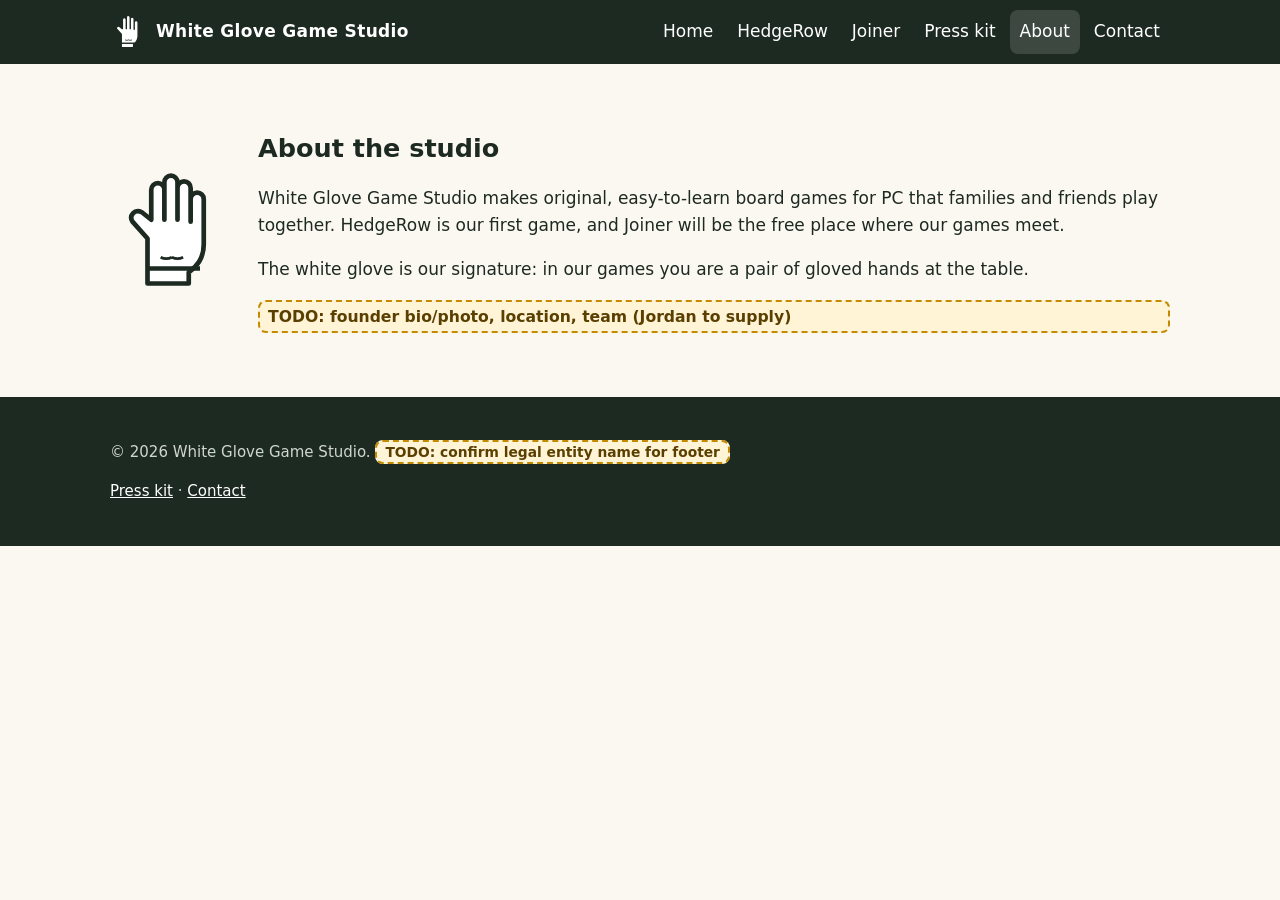
==== about/index.html @ 39ad6c98 "First draft static site" ====
<!doctype html><html lang="en"><head><meta charset="utf-8"><meta name="viewport" content="width=device-width,initial-scale=1">
<title>About | White Glove Game Studio</title><meta name="description" content="About White Glove Game Studio."><link rel="icon" href="../favicon.svg" type="image/svg+xml"><link rel="stylesheet" href="../assets/site.css">
<meta property="og:title" content="About | White Glove Game Studio"><meta property="og:description" content="About White Glove Game Studio."></head><body>
<a class="skip" href="#main">Skip to content</a>
<header class="site"><div class="wrap"><a class="brand" href="../"><img src="../assets/img/glove.svg" alt="" width="36" height="36">White Glove Game Studio</a>
<button class="menu-btn" aria-expanded="false" aria-controls="nav">Menu</button><nav id="nav" aria-label="Main"><ul><li><a href="../">Home</a></li><li><a href="../hedgerow/">HedgeRow</a></li><li><a href="../joiner/">Joiner</a></li><li><a href="../press/">Press kit</a></li><li><a href="../about/" aria-current=page>About</a></li><li><a href="../contact/">Contact</a></li></ul></nav></div></header>
<main id="main">
<section><div class="wrap intro"><img src="../assets/img/glove.svg" alt="" width="120" height="120"><div><h1>About the studio</h1>
<p>White Glove Game Studio makes original, easy-to-learn board games for PC that families and friends play together. HedgeRow is our first game, and Joiner will be the free place where our games meet.</p>
<p>The white glove is our signature: in our games you are a pair of gloved hands at the table.</p>
<p class="todo">TODO: founder bio/photo, location, team (Jordan to supply)</p></div></div></section></main>
<footer><div class="wrap"><p>© 2026 White Glove Game Studio. <span class="todo">TODO: confirm legal entity name for footer</span></p><p><a href="../press/">Press kit</a> · <a href="../contact/">Contact</a></p></div></footer>
<script src="../assets/site.js" defer></script></body></html>
---- assets/site.css ----
:root{--ink:#1d2a22;--paper:#fbf8f1;--hedge:#3f6b3a;--hedge-d:#2b4a28;--gold:#e0a526;--muted:#5d665f;--card:#fff;--r:14px;--max:1100px}
*{box-sizing:border-box}html{scroll-behavior:smooth}
body{margin:0;font:17px/1.6 system-ui,-apple-system,"Segoe UI",Roboto,sans-serif;color:var(--ink);background:var(--paper)}
img{max-width:100%;height:auto;display:block}
a{color:var(--hedge-d)}a:hover{color:var(--hedge)}
:focus-visible{outline:3px solid var(--gold);outline-offset:2px}
.skip{position:absolute;left:-999px;top:8px;background:var(--ink);color:#fff;padding:8px 12px;border-radius:8px;z-index:9}.skip:focus{left:8px}
.wrap{max-width:var(--max);margin:0 auto;padding:0 20px}
header.site{background:var(--ink);color:#fff;position:sticky;top:0;z-index:5}
header.site .wrap{display:flex;align-items:center;justify-content:space-between;gap:12px;min-height:64px}
.brand{display:flex;align-items:center;gap:10px;color:#fff;text-decoration:none;font-weight:800;letter-spacing:.02em}
.brand img{width:36px;height:36px}
nav ul{list-style:none;display:flex;gap:4px;margin:0;padding:0;flex-wrap:wrap}
nav a{color:#fff;text-decoration:none;padding:8px 10px;border-radius:8px;display:block}
nav a:hover,nav a[aria-current=page]{background:rgba(255,255,255,.14)}
.menu-btn{display:none;background:none;border:2px solid #fff;color:#fff;border-radius:8px;padding:6px 12px;font:inherit}
@media(max-width:760px){.menu-btn{display:block}nav{display:none;position:absolute;left:0;right:0;top:64px;background:var(--ink);padding:8px 20px 16px}nav.open{display:block}nav ul{flex-direction:column}}
.hero{position:relative;color:#fff;background:var(--hedge-d)}
.hero img{width:100%;max-height:72vh;object-fit:cover}
.hero .over{position:absolute;inset:auto 0 0 0;background:linear-gradient(transparent,rgba(10,20,12,.85));padding:60px 0 28px}
.hero h1{margin:0 0 6px;font-size:clamp(28px,5vw,52px);line-height:1.1}
.btn{display:inline-block;background:var(--gold);color:var(--ink);font-weight:800;text-decoration:none;padding:12px 20px;border-radius:999px;border:0;margin:6px 8px 0 0}
.btn.alt{background:#fff}.btn[aria-disabled=true]{cursor:not-allowed}
section{padding:48px 0}section.tint{background:#eef3e8}
h1,h2,h3{line-height:1.2}h2{font-size:clamp(24px,3.4vw,34px);margin-top:0}
.intro{display:grid;grid-template-columns:120px 1fr;gap:28px;align-items:center}
.intro img{width:120px}@media(max-width:600px){.intro{grid-template-columns:1fr}.intro img{width:80px}}
.grid{display:grid;grid-template-columns:repeat(auto-fit,minmax(260px,1fr));gap:20px}
.card{background:var(--card);border-radius:var(--r);padding:22px;box-shadow:0 2px 10px rgba(0,0,0,.07)}
.shots{display:grid;grid-template-columns:repeat(auto-fit,minmax(280px,1fr));gap:16px}
.shots figure{margin:0}.shots img{border-radius:10px}
figcaption{font-size:14px;color:var(--muted);margin-top:6px}
.todo{background:#fff4d6;border:2px dashed #c58a00;color:#5a3f00;border-radius:8px;padding:2px 8px;font-size:.92em;font-weight:600}
div.todo{padding:12px 16px;margin:16px 0}
.note{font-size:14px;color:var(--muted)}
dl.facts{display:grid;grid-template-columns:max-content 1fr;gap:8px 20px}dl.facts dt{font-weight:700}dl.facts dd{margin:0}
@media(max-width:520px){dl.facts{grid-template-columns:1fr}dl.facts dd{margin-bottom:8px}}
footer{background:var(--ink);color:#cfd6cf;padding:28px 0;font-size:15px}footer a{color:#fff}
@media(prefers-reduced-motion:reduce){html{scroll-behavior:auto}}
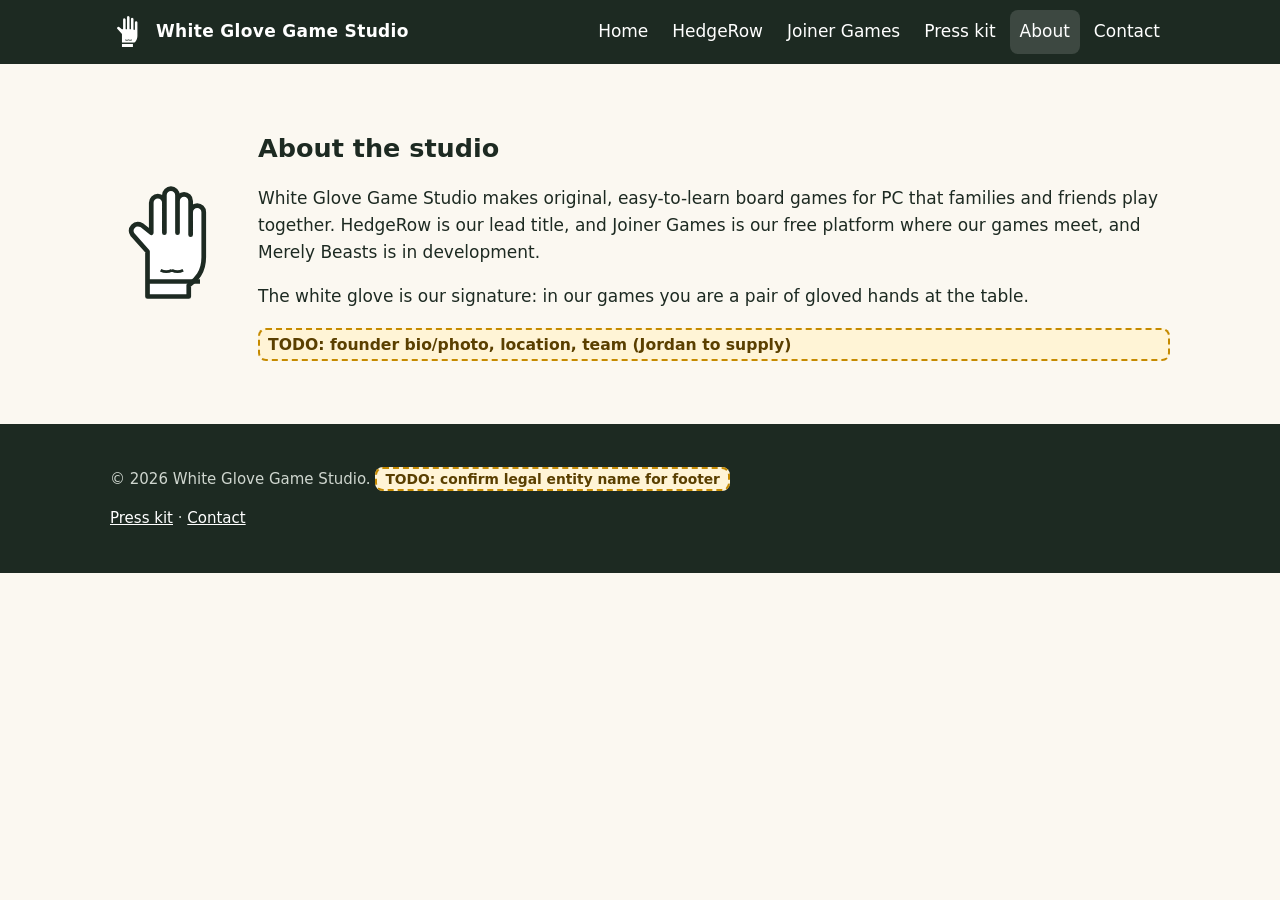
==== commit 94356be3: "Add Merely Beasts content; HedgeRow targeting March 2027" ====
--- a/about/index.html
+++ b/about/index.html
@@ -3,10 +3,10 @@
 <meta property="og:title" content="About | White Glove Game Studio"><meta property="og:description" content="About White Glove Game Studio."></head><body>
 <a class="skip" href="#main">Skip to content</a>
 <header class="site"><div class="wrap"><a class="brand" href="../"><img src="../assets/img/glove.svg" alt="" width="36" height="36">White Glove Game Studio</a>
-<button class="menu-btn" aria-expanded="false" aria-controls="nav">Menu</button><nav id="nav" aria-label="Main"><ul><li><a href="../">Home</a></li><li><a href="../hedgerow/">HedgeRow</a></li><li><a href="../joiner/">Joiner</a></li><li><a href="../press/">Press kit</a></li><li><a href="../about/" aria-current=page>About</a></li><li><a href="../contact/">Contact</a></li></ul></nav></div></header>
+<button class="menu-btn" aria-expanded="false" aria-controls="nav">Menu</button><nav id="nav" aria-label="Main"><ul><li><a href="../">Home</a></li><li><a href="../hedgerow/">HedgeRow</a></li><li><a href="../joiner/">Joiner Games</a></li><li><a href="../press/">Press kit</a></li><li><a href="../about/" aria-current=page>About</a></li><li><a href="../contact/">Contact</a></li></ul></nav></div></header>
 <main id="main">
 <section><div class="wrap intro"><img src="../assets/img/glove.svg" alt="" width="120" height="120"><div><h1>About the studio</h1>
-<p>White Glove Game Studio makes original, easy-to-learn board games for PC that families and friends play together. HedgeRow is our first game, and Joiner will be the free place where our games meet.</p>
+<p>White Glove Game Studio makes original, easy-to-learn board games for PC that families and friends play together. HedgeRow is our lead title, and Joiner Games is our free platform where our games meet, and Merely Beasts is in development.</p>
 <p>The white glove is our signature: in our games you are a pair of gloved hands at the table.</p>
 <p class="todo">TODO: founder bio/photo, location, team (Jordan to supply)</p></div></div></section></main>
 <footer><div class="wrap"><p>© 2026 White Glove Game Studio. <span class="todo">TODO: confirm legal entity name for footer</span></p><p><a href="../press/">Press kit</a> · <a href="../contact/">Contact</a></p></div></footer>
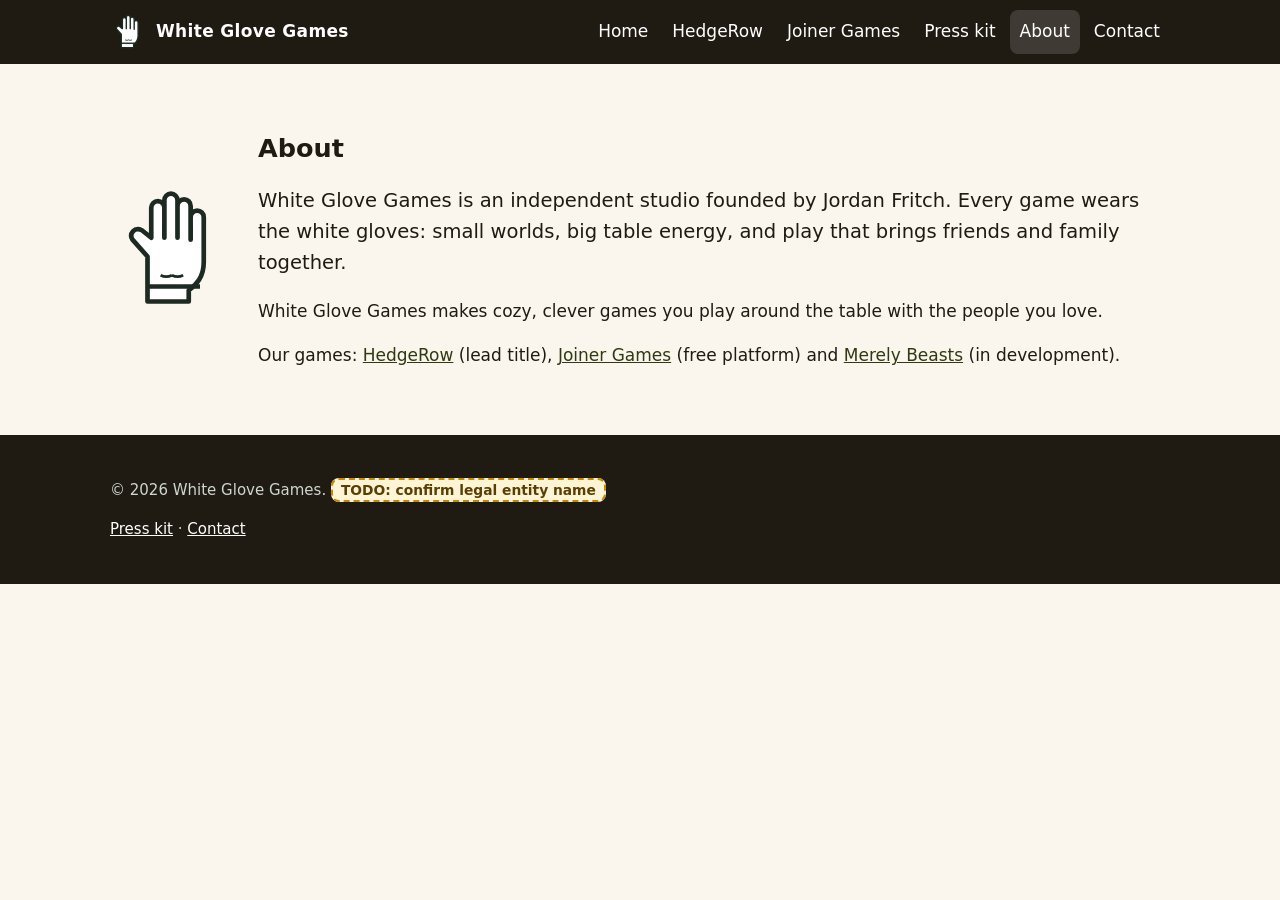
==== commit 74618705: "Jared/Bachari copy overrides; Merely Beasts moves to /merelybeasts with redirect stub; placeholder a" ====
--- a/about/index.html
+++ b/about/index.html
@@ -1,13 +1,11 @@
 <!doctype html><html lang="en"><head><meta charset="utf-8"><meta name="viewport" content="width=device-width,initial-scale=1">
-<title>About | White Glove Game Studio</title><meta name="description" content="About White Glove Game Studio."><link rel="icon" href="../favicon.svg" type="image/svg+xml"><link rel="stylesheet" href="../assets/site.css">
-<meta property="og:title" content="About | White Glove Game Studio"><meta property="og:description" content="About White Glove Game Studio."></head><body>
+<title>About | White Glove Games</title><meta name="description" content="White Glove Games is an independent studio founded by Jordan Fritch. Every game wears the white gloves: small worlds, big table energy, and play that brings friends and family together."><link rel="icon" href="../favicon.svg" type="image/svg+xml"><link rel="stylesheet" href="../assets/site.css">
+<meta property="og:title" content="About | White Glove Games"><meta property="og:description" content="White Glove Games is an independent studio founded by Jordan Fritch. Every game wears the white gloves: small worlds, big table energy, and play that brings friends and family together."></head><body>
 <a class="skip" href="#main">Skip to content</a>
-<header class="site"><div class="wrap"><a class="brand" href="../"><img src="../assets/img/glove.svg" alt="" width="36" height="36">White Glove Game Studio</a>
+<header class="site"><div class="wrap"><a class="brand" href="../"><img src="../assets/img/glove.svg" alt="" width="36" height="36">White Glove Games</a>
 <button class="menu-btn" aria-expanded="false" aria-controls="nav">Menu</button><nav id="nav" aria-label="Main"><ul><li><a href="../">Home</a></li><li><a href="../hedgerow/">HedgeRow</a></li><li><a href="../joiner/">Joiner Games</a></li><li><a href="../press/">Press kit</a></li><li><a href="../about/" aria-current=page>About</a></li><li><a href="../contact/">Contact</a></li></ul></nav></div></header>
 <main id="main">
-<section><div class="wrap intro"><img src="../assets/img/glove.svg" alt="" width="120" height="120"><div><h1>About the studio</h1>
-<p>White Glove Game Studio makes original, easy-to-learn board games for PC that families and friends play together. HedgeRow is our lead title, and Joiner Games is our free platform where our games meet, and Merely Beasts is in development.</p>
-<p>The white glove is our signature: in our games you are a pair of gloved hands at the table.</p>
-<p class="todo">TODO: founder bio/photo, location, team (Jordan to supply)</p></div></div></section></main>
-<footer><div class="wrap"><p>© 2026 White Glove Game Studio. <span class="todo">TODO: confirm legal entity name for footer</span></p><p><a href="../press/">Press kit</a> · <a href="../contact/">Contact</a></p></div></footer>
+<section><div class="wrap intro"><img src="../assets/img/glove.svg" alt="" width="120" height="120"><div><h1>About</h1><p class="lead">White Glove Games is an independent studio founded by Jordan Fritch. Every game wears the white gloves: small worlds, big table energy, and play that brings friends and family together.</p><p>White Glove Games makes cozy, clever games you play around the table with the people you love.</p>
+<p>Our games: <a href="../hedgerow/">HedgeRow</a> (lead title), <a href="../joiner/">Joiner Games</a> (free platform) and <a href="https://merelybeasts.com/">Merely Beasts</a> (in development).</p></div></div></section></main>
+<footer><div class="wrap"><p>© 2026 White Glove Games. <span class="todo">TODO: confirm legal entity name</span></p><p><a href="../press/">Press kit</a> · <a href="../contact/">Contact</a></p></div></footer>
 <script src="../assets/site.js" defer></script></body></html>
--- a/assets/site.css
+++ b/assets/site.css
@@ -37,3 +37,21 @@
 @media(max-width:520px){dl.facts{grid-template-columns:1fr}dl.facts dd{margin-bottom:8px}}
 footer{background:var(--ink);color:#cfd6cf;padding:28px 0;font-size:15px}footer a{color:#fff}
 @media(prefers-reduced-motion:reduce){html{scroll-behavior:auto}}
+/* palette from world/style-lowpoly/palette.md (foliage, wood, horizon) */
+:root{--hedge:#4F5C20;--hedge-d:#2F3A12;--gold:#E08A4A;--ink:#1f1a12;--paper:#faf6ee}
+section.tint{background:#efeedd}
+.kicker{letter-spacing:.2em;text-transform:uppercase;font-size:13px;font-weight:700;color:var(--muted);margin:0 0 4px}
+.hero .kicker{color:#f0d9b5}
+.lead{font-size:1.15em}
+.pill{display:inline-block;font-size:12px;font-weight:700;background:#efeedd;color:var(--hedge-d);border-radius:999px;padding:2px 10px;vertical-align:middle}
+.thumb{border-radius:10px;margin-bottom:12px;aspect-ratio:16/9;object-fit:cover;width:100%}
+.wide{border-radius:12px;margin:20px 0 8px;width:100%}
+.gnomes{display:flex;gap:12px;flex-wrap:wrap}.gnomes img{width:128px;background:#fff;border-radius:50%}
+.narrow{max-width:720px}
+.mb{background:#1c1914;color:#f3ece0}.mb .kicker,.mb .note{color:#b7ab98}
+.mb h1{font-family:Georgia,serif;font-size:clamp(40px,8vw,72px);margin:.1em 0}
+.tagline{font-family:Georgia,serif;font-style:italic;font-size:clamp(19px,2.6vw,24px);color:#f0d9b5}
+.mb .facts{margin:20px 0}
+.signup label{font-weight:700;display:block;margin:20px 0 6px}.signup .row{display:flex;gap:8px;flex-wrap:wrap}
+.signup input{font:inherit;padding:12px 14px;border-radius:999px;border:1px solid #6b5d4a;background:#2a241c;color:#f3ece0;flex:1;min-width:220px}
+.signup .btn{margin:0}
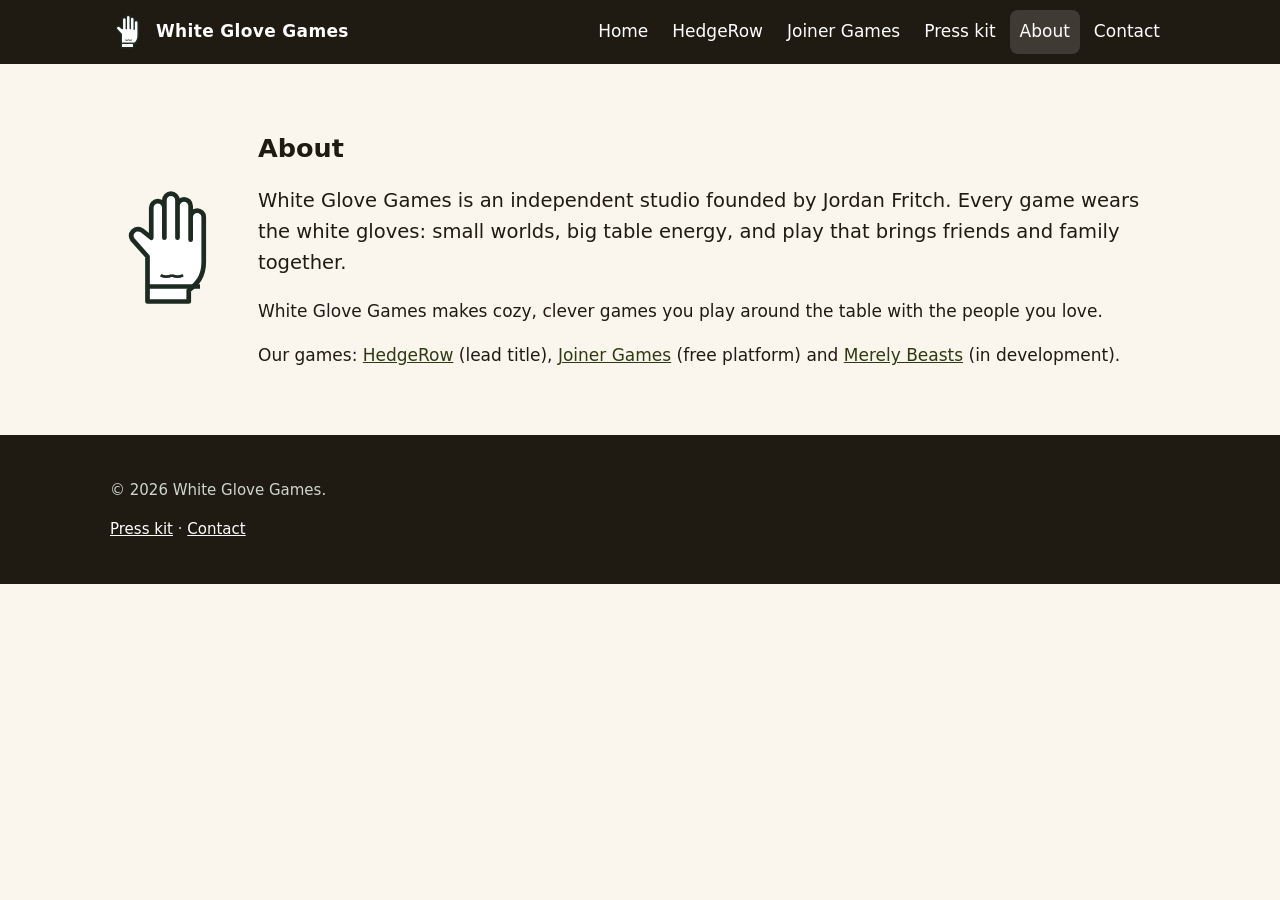
==== commit 0caefcaa: "Public prep: neutral HedgeRow release text, strip drafts/TODOs, hide wishlist placeholders, signup f" ====
--- a/about/index.html
+++ b/about/index.html
@@ -7,5 +7,5 @@
 <main id="main">
 <section><div class="wrap intro"><img src="../assets/img/glove.svg" alt="" width="120" height="120"><div><h1>About</h1><p class="lead">White Glove Games is an independent studio founded by Jordan Fritch. Every game wears the white gloves: small worlds, big table energy, and play that brings friends and family together.</p><p>White Glove Games makes cozy, clever games you play around the table with the people you love.</p>
 <p>Our games: <a href="../hedgerow/">HedgeRow</a> (lead title), <a href="../joiner/">Joiner Games</a> (free platform) and <a href="https://merelybeasts.com/">Merely Beasts</a> (in development).</p></div></div></section></main>
-<footer><div class="wrap"><p>© 2026 White Glove Games. <span class="todo">TODO: confirm legal entity name</span></p><p><a href="../press/">Press kit</a> · <a href="../contact/">Contact</a></p></div></footer>
+<footer><div class="wrap"><p>© 2026 White Glove Games.</p><p><a href="../press/">Press kit</a> · <a href="../contact/">Contact</a></p></div></footer>
 <script src="../assets/site.js" defer></script></body></html>
--- a/assets/site.css
+++ b/assets/site.css
@@ -55,3 +55,4 @@
 .signup label{font-weight:700;display:block;margin:20px 0 6px}.signup .row{display:flex;gap:8px;flex-wrap:wrap}
 .signup input{font:inherit;padding:12px 14px;border-radius:999px;border:1px solid #6b5d4a;background:#2a241c;color:#f3ece0;flex:1;min-width:220px}
 .signup .btn{margin:0}
+.todo,.signup{display:none!important}
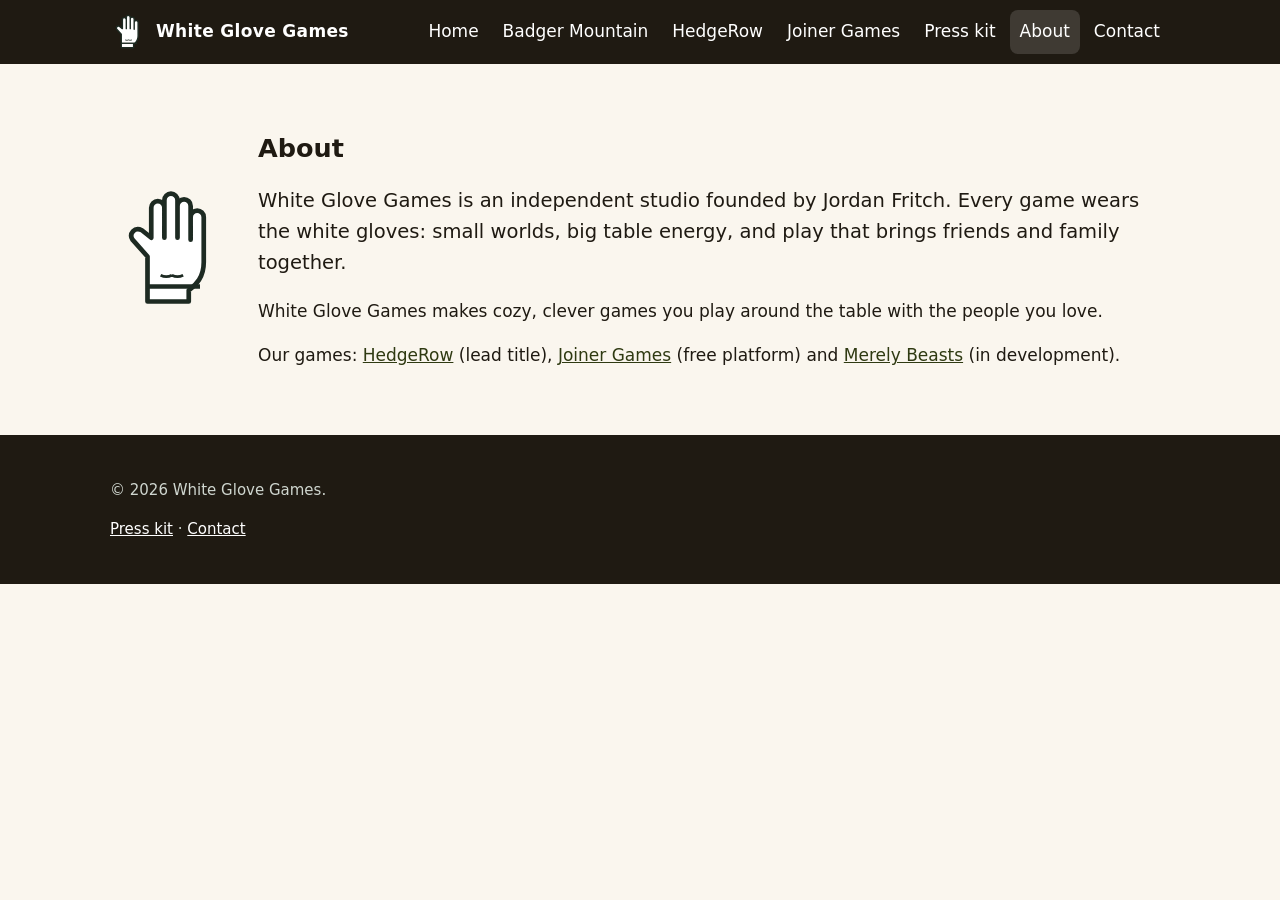
==== commit f4527ba9: "Draft: diorama home, Badger Mountain page, HedgeRow flagship (PRICE TBD), Merely Beasts card + stub " ====
--- a/about/index.html
+++ b/about/index.html
@@ -3,7 +3,7 @@
 <meta property="og:title" content="About | White Glove Games"><meta property="og:description" content="White Glove Games is an independent studio founded by Jordan Fritch. Every game wears the white gloves: small worlds, big table energy, and play that brings friends and family together."></head><body>
 <a class="skip" href="#main">Skip to content</a>
 <header class="site"><div class="wrap"><a class="brand" href="../"><img src="../assets/img/glove.svg" alt="" width="36" height="36">White Glove Games</a>
-<button class="menu-btn" aria-expanded="false" aria-controls="nav">Menu</button><nav id="nav" aria-label="Main"><ul><li><a href="../">Home</a></li><li><a href="../hedgerow/">HedgeRow</a></li><li><a href="../joiner/">Joiner Games</a></li><li><a href="../press/">Press kit</a></li><li><a href="../about/" aria-current=page>About</a></li><li><a href="../contact/">Contact</a></li></ul></nav></div></header>
+<button class="menu-btn" aria-expanded="false" aria-controls="nav">Menu</button><nav id="nav" aria-label="Main"><ul><li><a href="../">Home</a></li><li><a href="../badgermountain/">Badger Mountain</a></li><li><a href="../hedgerow/">HedgeRow</a></li><li><a href="../joiner/">Joiner Games</a></li><li><a href="../press/">Press kit</a></li><li><a href="../about/" aria-current=page>About</a></li><li><a href="../contact/">Contact</a></li></ul></nav></div></header>
 <main id="main">
 <section><div class="wrap intro"><img src="../assets/img/glove.svg" alt="" width="120" height="120"><div><h1>About</h1><p class="lead">White Glove Games is an independent studio founded by Jordan Fritch. Every game wears the white gloves: small worlds, big table energy, and play that brings friends and family together.</p><p>White Glove Games makes cozy, clever games you play around the table with the people you love.</p>
 <p>Our games: <a href="../hedgerow/">HedgeRow</a> (lead title), <a href="../joiner/">Joiner Games</a> (free platform) and <a href="https://merelybeasts.com/">Merely Beasts</a> (in development).</p></div></div></section></main>
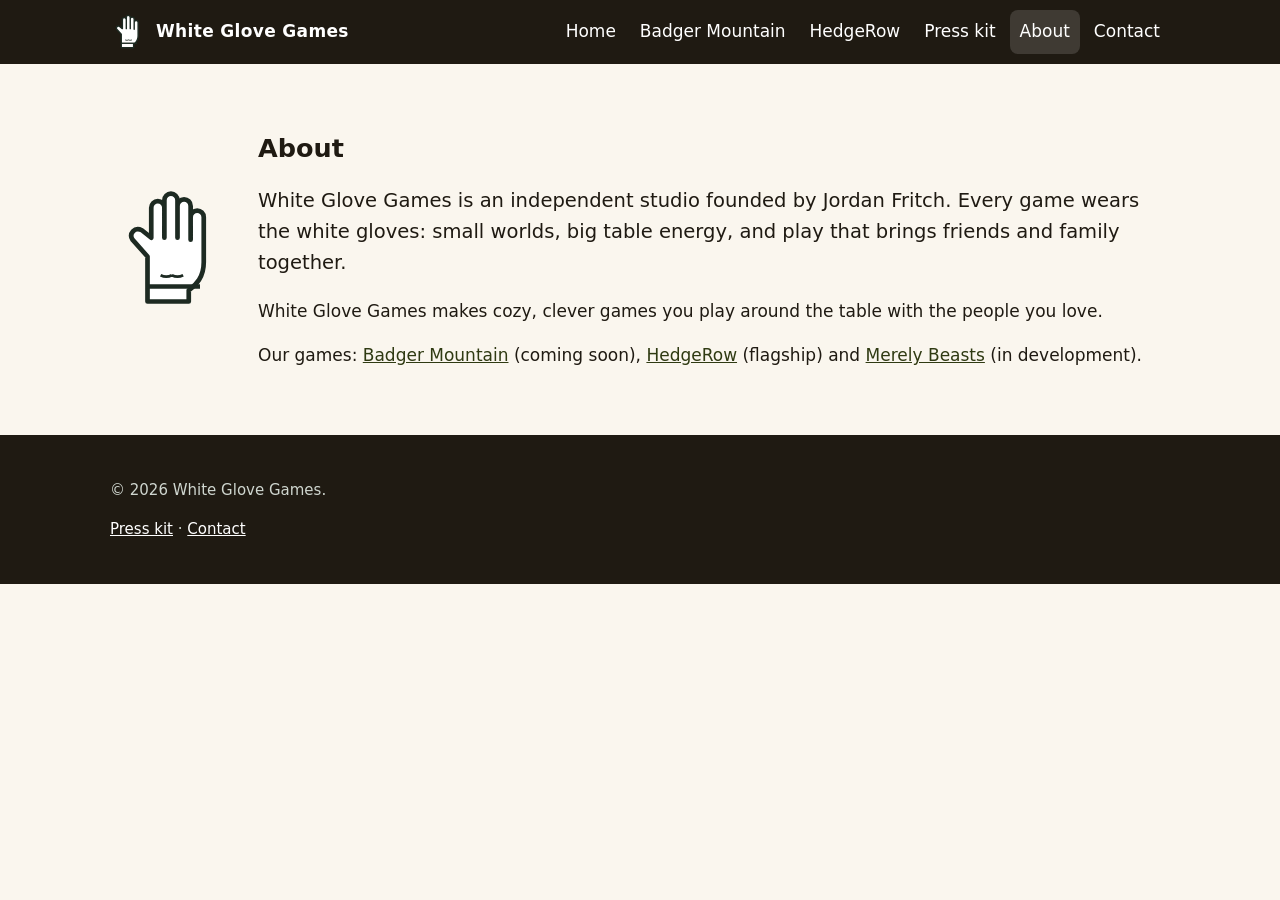
==== commit 9b682d4c: "Draft: remove placeholder outlines (subtle :focus-visible only); unlink Joiner Games everywhere; add" ====
--- a/about/index.html
+++ b/about/index.html
@@ -3,9 +3,9 @@
 <meta property="og:title" content="About | White Glove Games"><meta property="og:description" content="White Glove Games is an independent studio founded by Jordan Fritch. Every game wears the white gloves: small worlds, big table energy, and play that brings friends and family together."></head><body>
 <a class="skip" href="#main">Skip to content</a>
 <header class="site"><div class="wrap"><a class="brand" href="../"><img src="../assets/img/glove.svg" alt="" width="36" height="36">White Glove Games</a>
-<button class="menu-btn" aria-expanded="false" aria-controls="nav">Menu</button><nav id="nav" aria-label="Main"><ul><li><a href="../">Home</a></li><li><a href="../badgermountain/">Badger Mountain</a></li><li><a href="../hedgerow/">HedgeRow</a></li><li><a href="../joiner/">Joiner Games</a></li><li><a href="../press/">Press kit</a></li><li><a href="../about/" aria-current=page>About</a></li><li><a href="../contact/">Contact</a></li></ul></nav></div></header>
+<button class="menu-btn" aria-expanded="false" aria-controls="nav">Menu</button><nav id="nav" aria-label="Main"><ul><li><a href="../">Home</a></li><li><a href="../badgermountain/">Badger Mountain</a></li><li><a href="../hedgerow/">HedgeRow</a></li><li><a href="../press/">Press kit</a></li><li><a href="../about/" aria-current=page>About</a></li><li><a href="../contact/">Contact</a></li></ul></nav></div></header>
 <main id="main">
 <section><div class="wrap intro"><img src="../assets/img/glove.svg" alt="" width="120" height="120"><div><h1>About</h1><p class="lead">White Glove Games is an independent studio founded by Jordan Fritch. Every game wears the white gloves: small worlds, big table energy, and play that brings friends and family together.</p><p>White Glove Games makes cozy, clever games you play around the table with the people you love.</p>
-<p>Our games: <a href="../hedgerow/">HedgeRow</a> (lead title), <a href="../joiner/">Joiner Games</a> (free platform) and <a href="https://merelybeasts.com/">Merely Beasts</a> (in development).</p></div></div></section></main>
+<p>Our games: <a href="../badgermountain/">Badger Mountain</a> (coming soon), <a href="../hedgerow/">HedgeRow</a> (flagship) and <a href="../merelybeasts/">Merely Beasts</a> (in development).</p></div></div></section></main>
 <footer><div class="wrap"><p>© 2026 White Glove Games.</p><p><a href="../press/">Press kit</a> · <a href="../contact/">Contact</a></p></div></footer>
 <script src="../assets/site.js" defer></script></body></html>
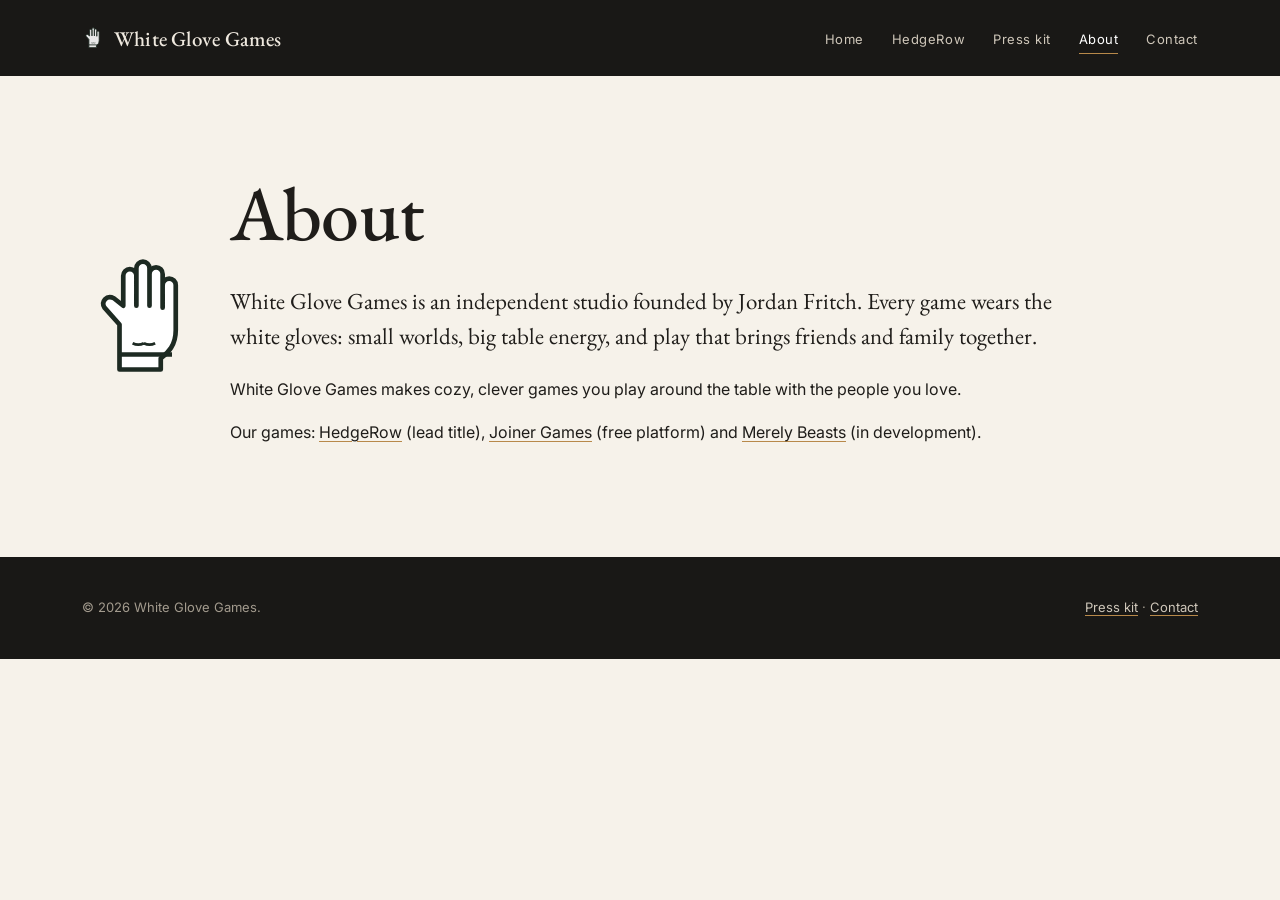
==== commit 2e000d6e: "Remove Joiner from the public site Drop the Joiner nav item and homepage card, replace /joiner/ with" ====
--- a/about/index.html
+++ b/about/index.html
@@ -3,9 +3,9 @@
 <meta property="og:title" content="About | White Glove Games"><meta property="og:description" content="White Glove Games is an independent studio founded by Jordan Fritch. Every game wears the white gloves: small worlds, big table energy, and play that brings friends and family together."></head><body>
 <a class="skip" href="#main">Skip to content</a>
 <header class="site"><div class="wrap"><a class="brand" href="../"><img src="../assets/img/glove.svg" alt="" width="36" height="36">White Glove Games</a>
-<button class="menu-btn" aria-expanded="false" aria-controls="nav">Menu</button><nav id="nav" aria-label="Main"><ul><li><a href="../">Home</a></li><li><a href="../badgermountain/">Badger Mountain</a></li><li><a href="../hedgerow/">HedgeRow</a></li><li><a href="../press/">Press kit</a></li><li><a href="../about/" aria-current=page>About</a></li><li><a href="../contact/">Contact</a></li></ul></nav></div></header>
+<button class="menu-btn" aria-expanded="false" aria-controls="nav">Menu</button><nav id="nav" aria-label="Main"><ul><li><a href="../">Home</a></li><li><a href="../hedgerow/">HedgeRow</a></li><li><a href="../press/">Press kit</a></li><li><a href="../about/" aria-current=page>About</a></li><li><a href="../contact/">Contact</a></li></ul></nav></div></header>
 <main id="main">
 <section><div class="wrap intro"><img src="../assets/img/glove.svg" alt="" width="120" height="120"><div><h1>About</h1><p class="lead">White Glove Games is an independent studio founded by Jordan Fritch. Every game wears the white gloves: small worlds, big table energy, and play that brings friends and family together.</p><p>White Glove Games makes cozy, clever games you play around the table with the people you love.</p>
-<p>Our games: <a href="../badgermountain/">Badger Mountain</a> (coming soon), <a href="../hedgerow/">HedgeRow</a> (flagship) and <a href="../merelybeasts/">Merely Beasts</a> (in development).</p></div></div></section></main>
+<p>Our games: <a href="../hedgerow/">HedgeRow</a> (lead title), <a href="../joiner/">Joiner Games</a> (free platform) and <a href="https://merelybeasts.com/">Merely Beasts</a> (in development).</p></div></div></section></main>
 <footer><div class="wrap"><p>© 2026 White Glove Games.</p><p><a href="../press/">Press kit</a> · <a href="../contact/">Contact</a></p></div></footer>
 <script src="../assets/site.js" defer></script></body></html>
--- a/assets/site.css
+++ b/assets/site.css
@@ -1,58 +1,95 @@
-:root{--ink:#1d2a22;--paper:#fbf8f1;--hedge:#3f6b3a;--hedge-d:#2b4a28;--gold:#e0a526;--muted:#5d665f;--card:#fff;--r:14px;--max:1100px}
-*{box-sizing:border-box}html{scroll-behavior:smooth}
-body{margin:0;font:17px/1.6 system-ui,-apple-system,"Segoe UI",Roboto,sans-serif;color:var(--ink);background:var(--paper)}
+/* White Glove Games — v2 polish draft (declan/diorama-draft). Local only. */
+@font-face{font-family:"EB Garamond";src:url(fonts/ebgaramond.woff) format("woff");font-weight:400 800;font-display:swap}
+@font-face{font-family:"EB Garamond";src:url(fonts/ebgaramond-italic.woff) format("woff");font-style:italic;font-weight:400 800;font-display:swap}
+@font-face{font-family:"Inter";src:url(fonts/inter.woff) format("woff");font-weight:300 700;font-display:swap}
+:root{--ink:#1f1d1a;--char:#191816;--char2:#24221f;--paper:#f6f2ea;--line:#ddd5c7;--muted:#6f685d;--muted-d:#a39b8e;--accent:#b8894a;--r:4px;--max:1180px;
+--serif:"EB Garamond",Garamond,"Iowan Old Style",Georgia,serif;--sans:"Inter",system-ui,-apple-system,"Segoe UI",sans-serif;--ease:cubic-bezier(.2,.7,.2,1)}
+*{box-sizing:border-box}html{scroll-behavior:smooth;-webkit-text-size-adjust:100%}
+body{margin:0;font:400 16px/1.65 var(--sans);color:var(--ink);background:var(--paper);-webkit-font-smoothing:antialiased}
 img{max-width:100%;height:auto;display:block}
-a{color:var(--hedge-d)}a:hover{color:var(--hedge)}
-:focus-visible{outline:3px solid var(--gold);outline-offset:2px}
-.skip{position:absolute;left:-999px;top:8px;background:var(--ink);color:#fff;padding:8px 12px;border-radius:8px;z-index:9}.skip:focus{left:8px}
-.wrap{max-width:var(--max);margin:0 auto;padding:0 20px}
-header.site{background:var(--ink);color:#fff;position:sticky;top:0;z-index:5}
-header.site .wrap{display:flex;align-items:center;justify-content:space-between;gap:12px;min-height:64px}
-.brand{display:flex;align-items:center;gap:10px;color:#fff;text-decoration:none;font-weight:800;letter-spacing:.02em}
-.brand img{width:36px;height:36px}
-nav ul{list-style:none;display:flex;gap:4px;margin:0;padding:0;flex-wrap:wrap}
-nav a{color:#fff;text-decoration:none;padding:8px 10px;border-radius:8px;display:block}
-nav a:hover,nav a[aria-current=page]{background:rgba(255,255,255,.14)}
-.menu-btn{display:none;background:none;border:2px solid #fff;color:#fff;border-radius:8px;padding:6px 12px;font:inherit}
-@media(max-width:760px){.menu-btn{display:block}nav{display:none;position:absolute;left:0;right:0;top:64px;background:var(--ink);padding:8px 20px 16px}nav.open{display:block}nav ul{flex-direction:column}}
-.hero{position:relative;color:#fff;background:var(--hedge-d)}
-.hero img{width:100%;max-height:72vh;object-fit:cover}
-.hero .over{position:absolute;inset:auto 0 0 0;background:linear-gradient(transparent,rgba(10,20,12,.85));padding:60px 0 28px}
-.hero h1{margin:0 0 6px;font-size:clamp(28px,5vw,52px);line-height:1.1}
-.btn{display:inline-block;background:var(--gold);color:var(--ink);font-weight:800;text-decoration:none;padding:12px 20px;border-radius:999px;border:0;margin:6px 8px 0 0}
-.btn.alt{background:#fff}.btn[aria-disabled=true]{cursor:not-allowed}
-section{padding:48px 0}section.tint{background:#eef3e8}
-h1,h2,h3{line-height:1.2}h2{font-size:clamp(24px,3.4vw,34px);margin-top:0}
-.intro{display:grid;grid-template-columns:120px 1fr;gap:28px;align-items:center}
-.intro img{width:120px}@media(max-width:600px){.intro{grid-template-columns:1fr}.intro img{width:80px}}
-.grid{display:grid;grid-template-columns:repeat(auto-fit,minmax(260px,1fr));gap:20px}
-.card{background:var(--card);border-radius:var(--r);padding:22px;box-shadow:0 2px 10px rgba(0,0,0,.07)}
-.shots{display:grid;grid-template-columns:repeat(auto-fit,minmax(280px,1fr));gap:16px}
-.shots figure{margin:0}.shots img{border-radius:10px}
-figcaption{font-size:14px;color:var(--muted);margin-top:6px}
-.todo{background:#fff4d6;border:2px dashed #c58a00;color:#5a3f00;border-radius:8px;padding:2px 8px;font-size:.92em;font-weight:600}
-div.todo{padding:12px 16px;margin:16px 0}
-.note{font-size:14px;color:var(--muted)}
-dl.facts{display:grid;grid-template-columns:max-content 1fr;gap:8px 20px}dl.facts dt{font-weight:700}dl.facts dd{margin:0}
-@media(max-width:520px){dl.facts{grid-template-columns:1fr}dl.facts dd{margin-bottom:8px}}
-footer{background:var(--ink);color:#cfd6cf;padding:28px 0;font-size:15px}footer a{color:#fff}
-@media(prefers-reduced-motion:reduce){html{scroll-behavior:auto}}
-/* palette from world/style-lowpoly/palette.md (foliage, wood, horizon) */
-:root{--hedge:#4F5C20;--hedge-d:#2F3A12;--gold:#E08A4A;--ink:#1f1a12;--paper:#faf6ee}
-section.tint{background:#efeedd}
-.kicker{letter-spacing:.2em;text-transform:uppercase;font-size:13px;font-weight:700;color:var(--muted);margin:0 0 4px}
-.hero .kicker{color:#f0d9b5}
-.lead{font-size:1.15em}
-.pill{display:inline-block;font-size:12px;font-weight:700;background:#efeedd;color:var(--hedge-d);border-radius:999px;padding:2px 10px;vertical-align:middle}
-.thumb{border-radius:10px;margin-bottom:12px;aspect-ratio:16/9;object-fit:cover;width:100%}
-.wide{border-radius:12px;margin:20px 0 8px;width:100%}
-.gnomes{display:flex;gap:12px;flex-wrap:wrap}.gnomes img{width:128px;background:#fff;border-radius:50%}
-.narrow{max-width:720px}
-.mb{background:#1c1914;color:#f3ece0}.mb .kicker,.mb .note{color:#b7ab98}
-.mb h1{font-family:Georgia,serif;font-size:clamp(40px,8vw,72px);margin:.1em 0}
-.tagline{font-family:Georgia,serif;font-style:italic;font-size:clamp(19px,2.6vw,24px);color:#f0d9b5}
-.mb .facts{margin:20px 0}
-.signup label{font-weight:700;display:block;margin:20px 0 6px}.signup .row{display:flex;gap:8px;flex-wrap:wrap}
-.signup input{font:inherit;padding:12px 14px;border-radius:999px;border:1px solid #6b5d4a;background:#2a241c;color:#f3ece0;flex:1;min-width:220px}
-.signup .btn{margin:0}
-.todo,.signup{display:none!important}
+a{color:inherit;text-decoration-color:var(--accent);text-underline-offset:3px}a:hover{color:var(--accent)}
+:focus{outline:none}:focus-visible{outline:1px solid var(--accent);outline-offset:4px}
+.skip{position:absolute;left:-999px;top:8px;background:var(--ink);color:#fff;padding:8px 12px;z-index:9}.skip:focus{left:8px}
+.wrap{max-width:var(--max);margin:0 auto;padding:0 32px}.narrow{max-width:760px}
+@media(max-width:600px){.wrap{padding:0 20px}}
+h1,h2,h3{font-family:var(--serif);font-weight:500;line-height:1.08;letter-spacing:-.01em;margin:0 0 .4em}
+h1{font-size:clamp(40px,6vw,76px)}h2{font-size:clamp(28px,3.4vw,42px)}h3{font-size:24px}
+.kicker{font:600 11px/1 var(--sans);letter-spacing:.22em;text-transform:uppercase;color:var(--accent);margin:0 0 18px}
+.lead{font:400 clamp(19px,1.9vw,23px)/1.5 var(--serif);color:var(--ink);max-width:36em}
+.note{font-size:13px;color:var(--muted)}
+header.site{position:absolute;top:0;left:0;right:0;z-index:5;color:#efe9df}
+body:not(.home) header.site{position:relative;background:var(--char)}
+header.site .wrap{display:flex;align-items:center;justify-content:space-between;gap:16px;min-height:76px}
+.brand{display:flex;align-items:center;gap:10px;text-decoration:none;font:500 21px/1 var(--serif);letter-spacing:.01em;color:#efe9df}
+.brand img{width:22px;height:22px;opacity:.9}
+nav ul{list-style:none;display:flex;gap:28px;margin:0;padding:0}
+nav a{text-decoration:none;font-size:13px;letter-spacing:.04em;color:#cfc7ba;padding:6px 0;border-bottom:1px solid transparent;transition:color .3s,border-color .3s}
+nav a:hover,nav a[aria-current=page]{color:#fff;border-color:var(--accent)}
+.menu-btn{display:none;background:none;border:1px solid #6c665d;color:#efe9df;padding:6px 12px;font:13px var(--sans);letter-spacing:.06em}
+@media(max-width:820px){.menu-btn{display:block}nav{display:none;position:absolute;left:0;right:0;top:76px;background:var(--char);padding:8px 20px 20px}nav.open{display:block}nav ul{flex-direction:column;gap:4px}}
+section{padding:96px 0}@media(max-width:600px){section{padding:64px 0}}
+/* ---------- home scene ---------- */
+.scene{background:radial-gradient(120% 80% at 50% 0%,#2c2925 0%,var(--char) 60%);color:#efe9df;padding:150px 0 110px;overflow:hidden}
+.scene .intro-t{max-width:var(--max);margin:0 auto 64px;padding:0 32px;display:grid;grid-template-columns:1.1fr 1fr;gap:48px;align-items:end}
+.scene h1{margin:0}.scene .intro-t p{color:var(--muted-d);margin:0;max-width:30em;font-size:15px}
+.stage{max-width:var(--max);margin:0 auto;padding:0 32px;display:grid;grid-template-columns:1.25fr 1fr 1fr;gap:24px;align-items:end}
+.piece{position:relative;display:block;text-decoration:none;color:#efe9df}
+.piece .frame{position:relative;overflow:hidden;aspect-ratio:4/5;background:var(--char2);box-shadow:0 1px 0 #ffffff10,0 18px 40px -24px #000;transition:transform .7s var(--ease),box-shadow .7s var(--ease)}
+.piece.feature .frame{aspect-ratio:4/5.4}
+.piece img.art{width:100%;height:100%;object-fit:cover;transform:scale(1.04);transition:transform 1.4s var(--ease),filter .7s;filter:brightness(.86)}
+.piece .frame::after{content:"";position:absolute;inset:0;background:linear-gradient(180deg,transparent 45%,#0c0b0acc)}
+.piece .cap{position:absolute;left:24px;right:24px;bottom:22px;z-index:2}
+.piece .cap .kicker{margin-bottom:10px}.piece .cap h2{font-size:clamp(26px,2.6vw,36px);margin:0 0 4px}.piece .cap p{margin:0;font-size:13.5px;color:#cfc7ba}
+.piece .more{display:inline-block;margin-top:14px;font-size:12px;letter-spacing:.14em;text-transform:uppercase;color:#efe9df;opacity:0;transform:translateY(6px);transition:opacity .5s,transform .5s var(--ease)}
+.piece:hover .frame,.piece:focus-visible .frame{transform:translateY(-6px);box-shadow:0 1px 0 #ffffff14,0 34px 60px -28px #000}
+.piece:hover img.art,.piece:focus-visible img.art{transform:scale(1.0);filter:brightness(1)}
+.piece:hover .more,.piece:focus-visible .more{opacity:1;transform:none}
+.piece:nth-child(2){margin-bottom:56px}.piece:nth-child(3){margin-bottom:22px}
+/* surprises */
+.peek-gnome{position:absolute;right:-2px;top:38%;width:54px;transform:translateX(70%) rotate(-8deg);transition:transform .9s var(--ease) .15s;z-index:3;pointer-events:none;filter:saturate(.75) brightness(.9)}
+.piece:hover .peek-gnome{transform:translateX(18%) rotate(-8deg)}
+.peek-gnome.idle{transform:translateX(30%) rotate(-8deg)}
+.dusk-badger{position:absolute;left:58%;bottom:31%;width:46px;opacity:0;transition:opacity 1.6s ease .4s;z-index:1;pointer-events:none}
+.piece:hover .dusk-badger,.dusk-badger.idle{opacity:.85}
+.scene-foot{max-width:var(--max);margin:56px auto 0;padding:0 32px;display:flex;justify-content:space-between;color:var(--muted-d);font-size:12px;letter-spacing:.08em}
+@media(max-width:900px){.scene{padding-top:120px}.scene .intro-t{grid-template-columns:1fr;gap:16px;margin-bottom:40px}.stage{grid-template-columns:1fr;gap:20px}.piece:nth-child(n){margin:0}.piece .frame,.piece.feature .frame{aspect-ratio:4/3.4}.piece .more{opacity:1;transform:none}}
+/* plain list */
+.index{border-top:1px solid var(--line)}.index li{display:grid;grid-template-columns:240px 1fr auto;gap:24px;padding:22px 0;border-bottom:1px solid var(--line);align-items:baseline}
+.index ul{list-style:none;margin:0;padding:0}.index a{font:500 26px/1.2 var(--serif);text-decoration:none}.index p{margin:0;color:var(--muted)}
+.status{font-size:11px;letter-spacing:.18em;text-transform:uppercase;color:var(--muted)}
+@media(max-width:700px){.index li{grid-template-columns:1fr;gap:4px}}
+.studio{display:grid;grid-template-columns:1fr 1.4fr;gap:64px}@media(max-width:800px){.studio{grid-template-columns:1fr;gap:16px}}
+/* game pages */
+.ghero{position:relative;background:var(--char);color:#efe9df;min-height:min(78vh,720px);display:flex;align-items:flex-end;overflow:hidden}
+.ghero img{position:absolute;inset:0;width:100%;height:100%;object-fit:cover;opacity:.78}
+.ghero::after{content:"";position:absolute;inset:0;background:linear-gradient(180deg,#19181600 30%,#191816f0)}
+.ghero .wrap{position:relative;z-index:1;padding-bottom:64px;width:100%}.ghero .lead{color:#e7e0d4}
+.cols{display:grid;grid-template-columns:repeat(3,1fr);gap:48px;border-top:1px solid var(--line);padding-top:40px}
+.cols h3{font-size:22px}.cols p{color:var(--muted);margin:0}@media(max-width:800px){.cols{grid-template-columns:1fr;gap:28px}}
+.split{display:grid;grid-template-columns:1.3fr 1fr;gap:56px;align-items:center}@media(max-width:800px){.split{grid-template-columns:1fr;gap:24px}}
+.figure img{box-shadow:0 24px 50px -30px #0008}.figure figcaption{font-size:12px;color:var(--muted);margin-top:10px}
+.price{display:inline-block;border:1px dashed var(--accent);padding:1px 10px;font:500 13px var(--sans);letter-spacing:.12em;color:var(--accent)}
+.meta{display:flex;flex-wrap:wrap;gap:28px;margin-top:28px;font-size:13px;color:#cfc7ba}.meta b{display:block;font-size:10.5px;letter-spacing:.2em;text-transform:uppercase;color:var(--muted-d);font-weight:600}
+.gnomes{display:flex;gap:20px;flex-wrap:wrap}.gnomes img{width:104px;filter:saturate(.8);transition:transform .6s var(--ease)}.gnomes img:hover{transform:translateY(-4px)}
+.shots{display:grid;grid-template-columns:repeat(3,1fr);gap:20px}.shots figure{margin:0}.shots figcaption{font-size:12px;color:var(--muted);margin-top:8px}@media(max-width:800px){.shots{grid-template-columns:1fr}}
+.notify{display:flex;gap:0;max-width:460px;margin-top:20px;border-bottom:1px solid var(--ink)}
+.notify input{flex:1;font:inherit;background:transparent;border:0;padding:12px 0;color:inherit}.notify input:focus-visible{outline:none}
+.notify button{font:600 12px var(--sans);letter-spacing:.16em;text-transform:uppercase;background:none;border:0;color:var(--ink);padding:0 4px}
+.notify:focus-within{border-color:var(--accent)}
+.tint{background:#efe9de}
+/* legacy pages */
+.grid{display:grid;grid-template-columns:repeat(auto-fit,minmax(260px,1fr));gap:24px}.card{border-top:1px solid var(--line);padding-top:20px}
+.pill{font:600 10.5px var(--sans);letter-spacing:.16em;text-transform:uppercase;color:var(--muted);margin-left:6px}
+.btn{display:inline-block;border:1px solid currentColor;padding:10px 18px;text-decoration:none;font-size:13px;letter-spacing:.08em}
+.facts{display:grid;grid-template-columns:140px 1fr;gap:8px 20px}.facts dt{color:var(--muted)}.facts dd{margin:0}
+.hero{position:relative}.hero img{width:100%;max-height:70vh;object-fit:cover}.intro{display:grid;grid-template-columns:120px 1fr;gap:28px;align-items:center}
+footer{background:var(--char);color:#a39b8e;padding:40px 0;font-size:13px}footer .wrap{display:flex;justify-content:space-between;flex-wrap:wrap;gap:12px}footer p{margin:0}footer a{color:#cfc7ba}
+#sound-toggle{font:inherit;background:none;border:0;color:#cfc7ba;padding:0;text-decoration:underline;text-decoration-color:#6c665d;text-underline-offset:3px}
+.fade-in{animation:fade 1.2s var(--ease) both}.stage .piece:nth-child(2){animation-delay:.12s}.stage .piece:nth-child(3){animation-delay:.24s}
+@keyframes fade{from{opacity:0;transform:translateY(12px)}to{opacity:1;transform:none}}
+@media (prefers-reduced-motion:reduce){*,*::before,*::after{animation:none!important;transition:none!important}html{scroll-behavior:auto}}
+.gnomes img{mix-blend-mode:multiply}
+.ghero .desc{font:400 16px/1.65 var(--sans);color:#d6cfc3;max-width:40em;margin:14px 0 0}
+.ghero h1,.ghero .lead,.ghero .desc{overflow-wrap:break-word}
+.about-blurb{padding-bottom:0}.about-blurb .blurb{font:400 clamp(18px,1.6vw,21px)/1.6 var(--serif);margin:0;max-width:36em}
+@media(max-width:600px){.ghero .desc{font-size:15px}.ghero .wrap{padding-bottom:40px}.ghero{min-height:auto;padding-top:140px}}
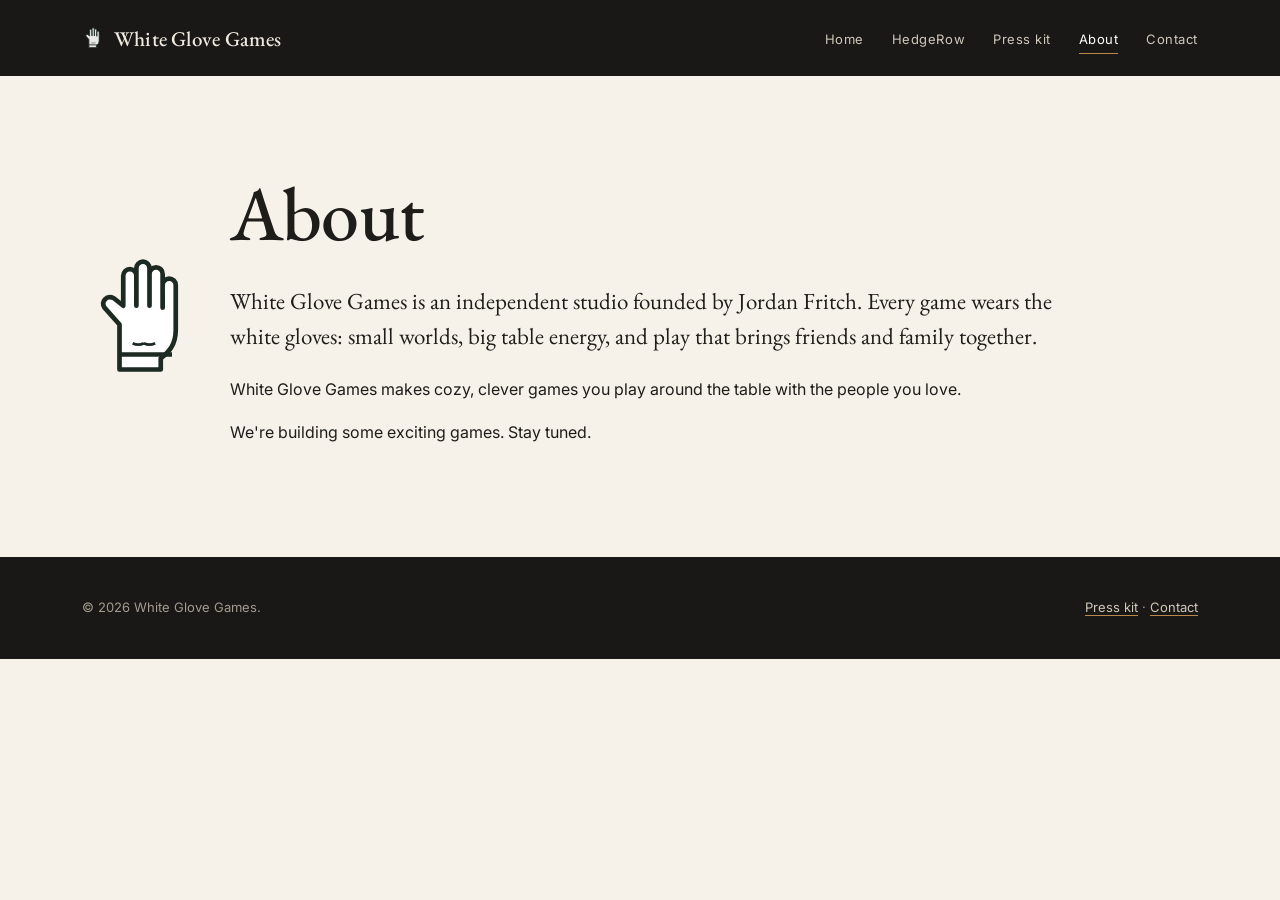
==== commit 716eb64b: "About: vague games line (no titles)" ====
--- a/about/index.html
+++ b/about/index.html
@@ -6,6 +6,6 @@
 <button class="menu-btn" aria-expanded="false" aria-controls="nav">Menu</button><nav id="nav" aria-label="Main"><ul><li><a href="../">Home</a></li><li><a href="../hedgerow/">HedgeRow</a></li><li><a href="../press/">Press kit</a></li><li><a href="../about/" aria-current=page>About</a></li><li><a href="../contact/">Contact</a></li></ul></nav></div></header>
 <main id="main">
 <section><div class="wrap intro"><img src="../assets/img/glove.svg" alt="" width="120" height="120"><div><h1>About</h1><p class="lead">White Glove Games is an independent studio founded by Jordan Fritch. Every game wears the white gloves: small worlds, big table energy, and play that brings friends and family together.</p><p>White Glove Games makes cozy, clever games you play around the table with the people you love.</p>
-<p>Our games: <a href="../hedgerow/">HedgeRow</a> (lead title), <a href="../joiner/">Joiner Games</a> (free platform) and <a href="https://merelybeasts.com/">Merely Beasts</a> (in development).</p></div></div></section></main>
+<p>We're building some exciting games. Stay tuned.</p></div></div></section></main>
 <footer><div class="wrap"><p>© 2026 White Glove Games.</p><p><a href="../press/">Press kit</a> · <a href="../contact/">Contact</a></p></div></footer>
 <script src="../assets/site.js" defer></script></body></html>
